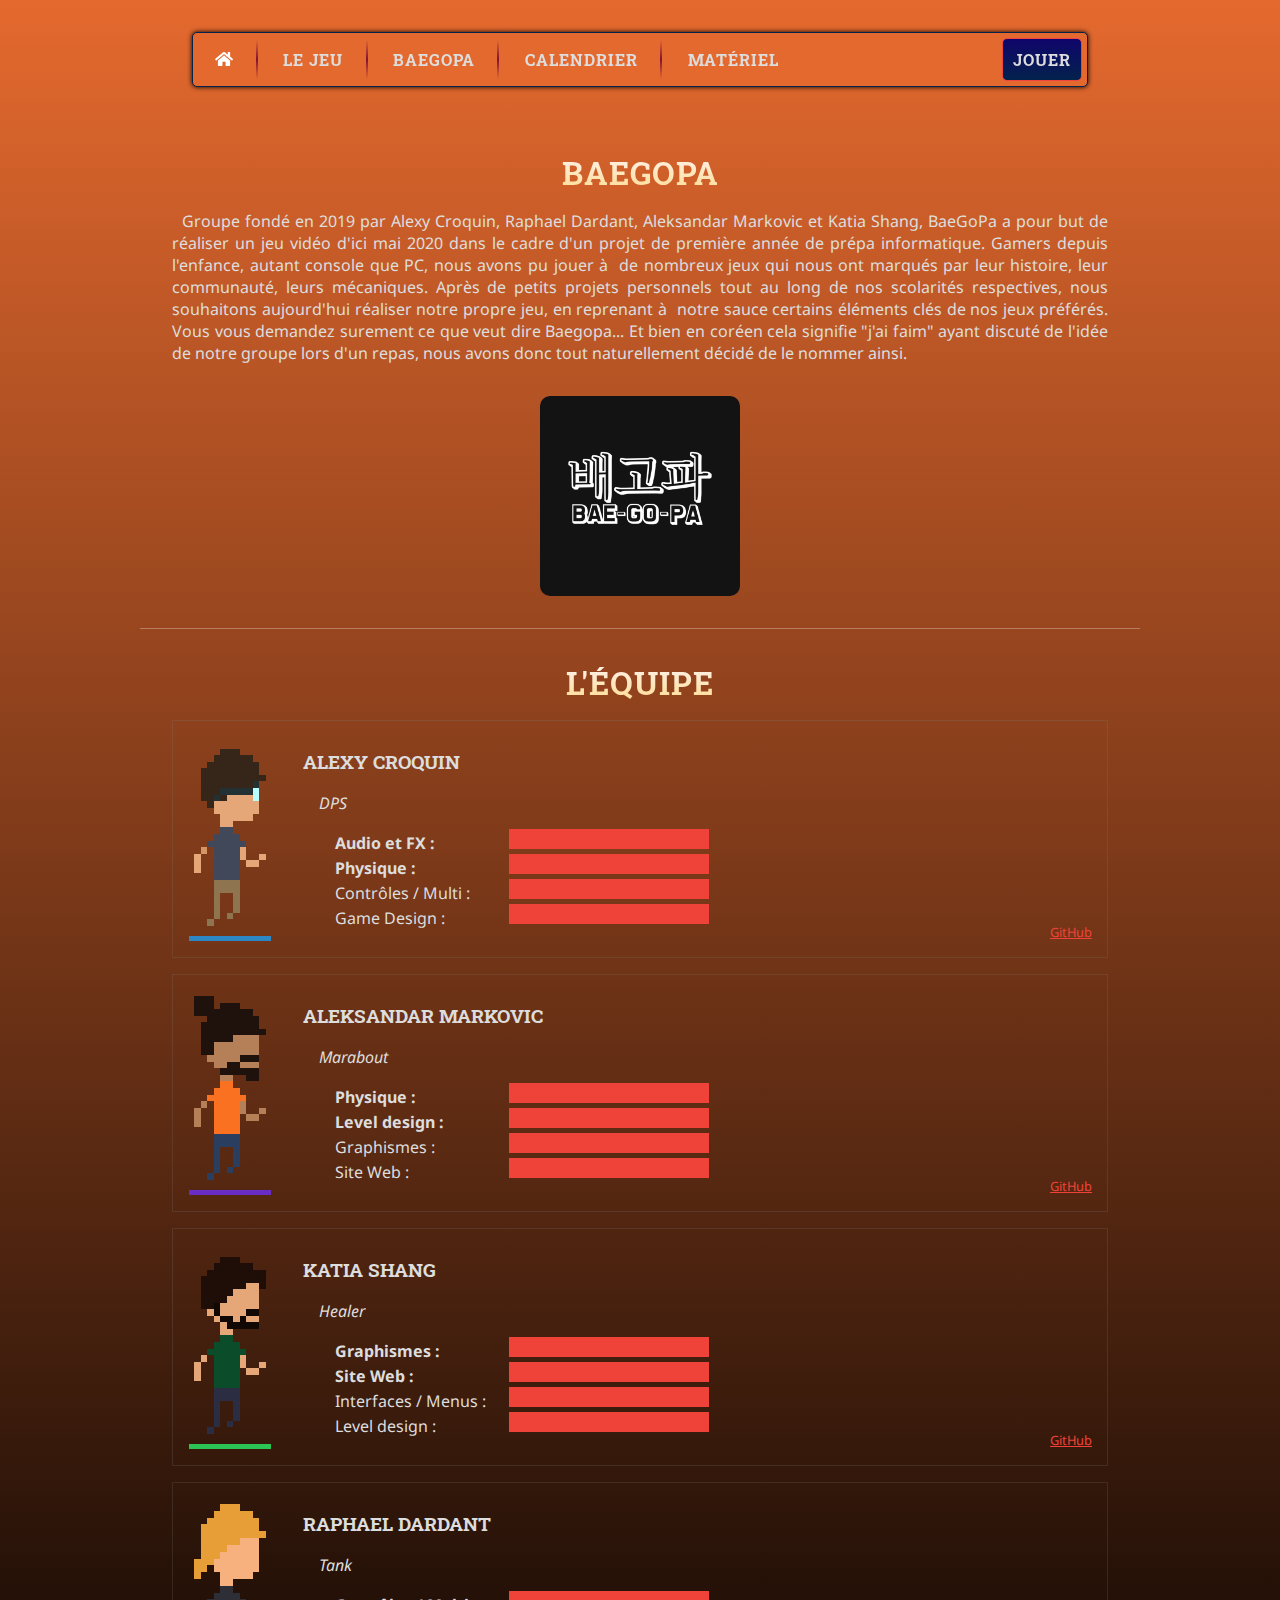
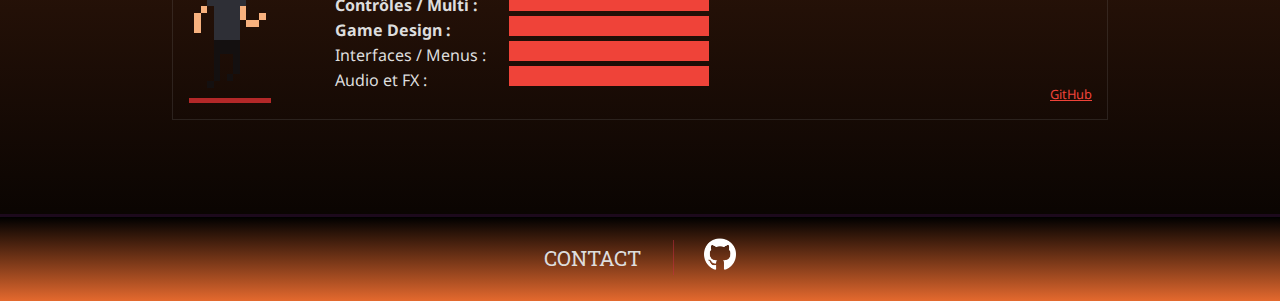
==== baegopa.html @ 83ed0309 "add histoire" ====
<!DOCTYPE html>

<html lang="fr">

<head>
    
    <meta charset="utf-8">
    <title>BaeGoPa - Membres</title>

    <meta name="viewport" content="width=device-width">
    <meta name="description" content="BaeGoPa est un groupe d'étudiants en informatique. Nous développons le jeu Jiwa Peteng.">
    <meta name="theme-color" content="#2d142c">

    <meta content="text/html; charset=utf-8" http-equiv="Content-Type">
	<meta content="fr" http-equiv="Content-Language">

    <link rel="icon" type="img/png" href="img/favicon.png">
    <link rel="stylesheet" type="text/css" href="css/style.css">
    <link rel="stylesheet" type="text/css" href="css/baegopa.css">
    <link href="https://fonts.googleapis.com/css?family=Noto+Sans|Roboto+Slab:400,700" rel="stylesheet">
	</head>

<body>

    <!-- NAV -->

    <nav>
        <div id="nav-container">
            <span id="mobile-trigger"></span>
            <ul id="links">
                <li>
                    <a href="index.html"><img src="img/icons/home.png" width="18px"></a>
                </li>
                <li>
                    <a href="game.html">Le jeu</a>
                </li>
                <li>
                    <a href="">BaeGoPa</a>
                </li>
                <li>
                    <a href="calendar.html">Calendrier</a>
                </li>
                <li>
                    <a href="material.html">Matériel</a>
                </li>
            </ul>
            <a id="play" href="play.html">
                <span>Jouer</span>
            </a>
        </div>
    </nav>

    <!-- GROUP -->

    <section id="group">
        <div class="title">
            <h2>BaeGoPa</h2>
        </div>
        <div class="content">
            <p>
                Groupe fondé en 2019 par Alexy Croquin, Raphael Dardant, 
				Aleksandar Markovic et Katia Shang, 
				BaeGoPa a pour but de réaliser un jeu vidéo d'ici mai 2020 dans le cadre d'un projet de première année de prépa informatique. Gamers depuis l'enfance, autant console que PC, nous avons pu jouer 
				à  de nombreux jeux qui nous ont marqués par leur histoire, leur communauté, leurs mécaniques. Après de petits projets personnels tout au long de nos scolarités respectives, nous souhaitons aujourd'hui réaliser notre propre jeu, en reprenant 
				à  notre sauce certains éléments clés de nos jeux préférés.
				Vous vous demandez surement ce que veut dire Baegopa... Et bien en coréen cela signifie "j'ai faim" ayant discuté de l'idée de notre groupe lors d'un repas, nous avons donc tout naturellement décidé de le nommer ainsi.
            </p>
            <img style="max-width: 200px; height: auto; " src="img/thumbnails/logo.png" alt="Baegopa">
        </div>
    </section>

    <!-- MEMBERS -->

    <section id="members">

        <div class="title">
            <h2>L'équipe</h2>
        </div>

        <div class="content">
            <div class="container" id="guillaume">
                <div class="img-container"><img src="img/avatars/guillaume.png"></div>
                <div class="text">
                    <h3>Alexy Croquin</h3>
                    <p>DPS</p>
                    <ul class="tasks">
                        <li><span style="font-weight: bold" class="label">Audio et FX :</span> <span class="progress"><span class="bar audio"></span></span></li>
                        <li><span style="font-weight: bold" class="label">Physique :</span> <span class="progress">
						<span class="bar physique" style="left: 0px; top: 0px; width: 100%"></span></span></li>
                        <li><span class="label">Contrôles / Multi :</span> <span class="progress"><span class="bar ctrl-multi"></span></span></li>
                        <li><span class="label">Game Design :</span> <span class="progress"><span class="bar gm-design"></span></span></li>
                    </ul>
                    <span class="social"><a href="https://github.com/MrProprePlusCheveux" target="_blank">GitHub</a></span>
                </div>
            </div>

            <div class="container" id="marwan">
                <div class="img-container"><img src="img/avatars/marwan.png"></div>
                <div class="text">
                    <h3>Aleksandar Markovic</h3>
                    <p>Marabout</p>
                    <ul class="tasks">
                        <li><span style="font-weight: bold" class="label">Physique :</span> <span class="progress"><span class="bar physique"></span></span></li>
                        <li><span style="font-weight: bold" class="label">Level design :</span> <span class="progress"><span class="bar lvl-design"></span></span></li>
                        <li><span class="label">Graphismes :</span> <span class="progress"><span class="bar graph"></span></span></li>
                        <li><span class="label">Site Web :</span> <span class="progress"><span class="bar web"></span></span></li>
                    </ul>
                    <span class="social"><a href="https://github.com/C-MWA" target="_blank">GitHub</a></span>
                </div>
            </div>

            <div class="container" id="louis">
                <div class="img-container" style="left: 0px; top: 0px"><img src="img/avatars/louis.png"></div>
                <div class="text">
                    <h3>Katia Shang</h3>
                    <p>Healer</p>
                    <ul class="tasks">
                        <li><span style="font-weight: bold" class="label">Graphismes :</span> <span class="progress"><span class="bar graph"></span></span></li>
                        <li><span style="font-weight: bold" class="label">Site Web :</span> <span class="progress"><span class="bar web"></span></span></li>
                        <li><span class="label">Interfaces / Menus :</span> <span class="progress"><span class="bar menus"></span></span></li>
                        <li><span class="label">Level design :</span> <span class="progress"><span class="bar lvl-design"></span></span></li>
                    </ul>
                    <span class="social">
                        <a href="https://github.com/SKYWy" target="_blank">GitHub</a>

                    </span>
                </div>
            </div>

            <div class="container" id="amayun">
                <div class="img-container"><img src="img/avatars/amayun.png"></div>
                <div class="text">
                    <h3>Raphael Dardant</h3>
                    <p>Tank</p>
                    <ul class="tasks">
                        <li><span style="font-weight: bold" class="label">Contrôles / Multi :</span> <span class="progress"><span class="bar ctrl-multi"></span></span></li>
                        <li><span style="font-weight: bold" class="label">Game Design :</span> <span class="progress"><span class="bar gm-design"></span></span></li>
                        <li><span class="label">Interfaces / Menus :</span> <span class="progress"><span class="bar menus"></span></span></li>
                        <li><span class="label">Audio et FX :</span> <span class="progress"><span class="bar audio"></span></span></li>
                    </ul>
                    <span class="social"><a href="https://github.com/4mayun" target="_blank">GitHub</a></span>
                </div>
            </div>
        </div>

    </section>

    <!-- FOOTER -->

    <footer>
        <p>Contact</p>
        <a id="github" class="footer-links" href="https://github.com/BaeGo-Pa" title="BaeGoPa Github page" target="_blank" rel="noopener">
            <img src="img/icons/github.png" width="32px">
        </a>
    </footer>

</body>
</html>
---- css/style.css ----
﻿
/* GENERAL STYLE */

/* DEFAULT */

* { margin: 0; padding: 0; box-sizing: border-box; }

a { color: inherit; text-decoration: none; }

::selection
{
    background-color: rgba(255, 255, 255, 0.1);
}

/* ANIMATIONS */

@keyframes blink
{
    0% {background-color: #c72c41}
    50% {background-color: #c7586a}
    100% {background-color: #c72c41}
}

/* FILTERS */

.blurred
{
    filter: blur(12px);
}

/* BODY */

body
{
    font-family: "Noto Sans", sans-serif;
    font-size: 16px;
    background: linear-gradient(0deg, rgba(0,0,0,1) 0%, rgba(228,105,46,1) 100%);
    color: #dddddd;
}

#main
{
    transition: all 0.1s;
}

/* TITLES */

h1, h2, h3
{
    font-family: "Roboto Slab", serif;
    font-weight: bold;
    text-transform: uppercase;
    /*color: #dddddd;*/
}

h2
{
    background: linear-gradient(#FFF4F4, #ffdb8e);
    -webkit-background-clip: text;
    background-clip: text;
    -webkit-text-fill-color: transparent;
    font-size: 2em;
    letter-spacing: 1px;
    margin-bottom: 0.5em;
}

/* NAV */

nav
{
    position: sticky;
    top: 1em;
    margin: 2em auto;
    padding: 0 15% 0 15%;
    z-index: 666;
}

#nav-container
{
    position: relative;
    max-width: 1440px;
    display: flex;
    flex-direction: row;
    justify-content: space-between;
    align-items: center;
    font-family: "Roboto Slab", serif;
    font-size: 1em;
    font-weight: 700;
    letter-spacing: 1px;
    text-transform: uppercase;
    background: #e4692e;
    border: 1px solid #03224c;
    border-radius: 5px;
    box-shadow: 0 0 5px rgba(0, 0, 0, 1);
}

#mobile-trigger
{
    display: none;
}

#links
{
    list-style: none;
}

#links li
{
    display: inline-block;
    position: relative;
    line-height: 3em;
    transition: all 0.2s ease;
}

#links li:hover
{
    color: #fff;
    text-shadow: 0 0 15px rgba(128, 19, 54, 1);
}

#links li:not(:last-child)::after
{
    content: " ";
    position: absolute;
    top: 0.3em;
    bottom: 0.3em;
    right: -2px;
    width: 2px;
    background: linear-gradient(to bottom, rgba(128, 19, 54, 0) 0%, rgba(128, 19, 54, 1) 50%, rgba(128, 19, 54, 0) 100%);
}

#links li a
{
    padding: 0 1.4em 0 1.4em;
}

#play
{
    margin: 5px;
    padding: 10px;
    background: linear-gradient(to bottom, #0f056b, #03224c);
    border: 1px solid #ee4540;
    border-radius: 5px;
    transition: all 0.2s ease;
}

#play:hover
{
    background: linear-gradient(to bottom, #03224c, #7030ED);
}

/* TABLE */

table
{
    margin: auto;
    border-collapse: collapse;    
}

th,
td
{
    padding: 1em;
    border: 1px solid rgba(255, 255, 255, 0.3);
}

table .title
{
    background-color: rgba(0, 0, 0, 0.3);
}

td a
{
    text-decoration: underline;
}

/* MEDIA QUERIES */
@media screen and (max-width: 600px)
{
    table
    {
        width: 90%;
    }
}

/* FOOTER */

footer
{
    margin-top: 3em;
    padding: 1em;
    background: linear-gradient(0deg, rgba(228,105,46,1) 0%, rgba(0,0,0,1) 100%);
    border-top: 3px solid #1c091c;
    display: flex;
    justify-content: center;
    align-items: center;
    font-family: "Roboto Slab", serif;
    font-size: 1.3em;
    text-transform: uppercase;
    vertical-align: middle;
}

footer p
{
    margin-bottom: 3px;
}

.footer-links
{
    position: relative;
    margin-left: 3em;
    border-bottom: 3px solid transparent;
    transition: all 0.2s ease;
}

.footer-links:hover
{
    border-bottom: 3px solid #c72c41;
}

.footer-links::before
{
    content: " ";
    position: absolute;
    width: 1px;
    top: 0.1em;
    bottom: 0.1em;
    left: -1.5em;
    background-color: rgba(199, 44, 65, 0.5);
}

/* OVERLAY */

#overlay
{
    display: none;
    position: fixed;
    top: 0;
    left: 0;
    width: 100%;
    height: 100%;
    z-index: 2;
}

#overlay-container
{
    position: absolute;
    width: 85%;
    height: 85%;
    top: 50%;
    left: 50%;
    transform: translate(-50%, -50%);
}

#overlay-close
{
    display: block;
    font-size: 2em;
    width: 45px;
    height: 45px;
    float: right;
    text-align: center;
    vertical-align: middle;
    color: #c72c41;
    border: 1px solid #c72c41;
    border-radius: 50%;
    cursor: pointer;
    transition: all 0.1s;
}

#overlay-close:hover
{
    color: #ee4540;
    border: 1px solid #ee4540;
}

#overlay-img
{
    position: relative;
    top: 50%;
    left: 50%;
    transform: translate(-50%, -50%);
    display: block;
    width: 1000px;
    image-rendering: crisp-edges;
    box-shadow: 0 0 30px rgba(0, 0, 0, 0.5);
}

/* MEDIA QUERIES */

@media screen and (max-width: 600px)
{
    nav
    {
        top: 0;
        margin: 0;
        padding: 0;
    }

    #nav-container
    {
        flex-direction: column;
    }

    #mobile-trigger
    {
        display: block;
        width: 16px;
        height: 16px;
        margin: 0.5em 0;
        background-image: url('../img/icons/bars.png');
        background-size: contain;
        background-repeat: no-repeat;
    }

    #links
    {
        display: none;
        flex-direction: column;
    }

    #links li:not(:last-child)::after
    {
        display: none;
    }

    #play
    {
        display: none;
    }

    #nav-container:hover #links,
    #nav-container:hover #play
    {
        display: flex;
    }

    #overlay-img
    {
        width: 80%;
    }
}
---- css/baegopa.css ----
/* SECTIONS */

section
{
    position: relative;
    max-width: 1000px;
    margin: 0 auto;
    padding: 2em;
}

section .title
{
    text-align: center;
}

/* GROUP */

#group
{
    border-bottom: 1px solid rgba(255, 255, 255, 0.3);
}

#group .content
{
    position: relative;
    text-align: justify;
}

#group .content p
{
    margin: 0 auto 2em auto;
    text-indent: 10px;
}

#group .content img
{
    display: block;
    margin: 0 auto;
    border-radius: 10px;
}

/* MEMBERS */

#members .content
{
    margin: auto;
}

.container
{
    position: relative;
    display: flex;
    flex-direction: row;
    padding: 1em;
    border: 1px solid rgba(128, 128, 128, 0.2);
    transition: all 0.1s;
}

.container:not(:last-child)
{
    margin-bottom: 1em;
}

#guillaume:hover
{
    border: 1px solid rgba(44, 135, 196, 0.5);
}

#marwan:hover
{
    border: 1px solid rgba(105, 44, 196, 0.5);
}

#louis:hover
{
    border: 1px solid rgba(44, 196, 85, 0.5);
}

#amayun:hover
{
    border: 1px solid rgba(179, 40, 40, 0.5);
}

/* Avatars */

.img-container
{
    position: relative;
    padding: 5px;
    border-bottom: 5px solid;
}

.container img
{
    min-width: 72px;
    min-height: 184px;
}

.img-container::after
{
    content: ' ';
    position: absolute;
    top: 0;
    left: 0;
    width: 100%;
    height: 100%;
    box-shadow: inset 0 -50px 30px -30px transparent;
    transition: all 0.2s ease;
}

#guillaume .img-container
{
    border-color: #2c87c4;
}

#guillaume:hover .img-container::after
{
    box-shadow: inset 0 -50px 40px -40px #2c87c4;
}

#marwan .img-container
{
    border-color: #692cc4;
}

#marwan:hover .img-container::after
{
    box-shadow: inset 0 -50px 40px -40px #692cc4;
}

#louis .img-container
{
    border-color: #2cc455;
}

#louis:hover .img-container::after
{
    box-shadow: inset 0 -50px 40px -40px #2cc455;
}

#amayun .img-container
{
    border-color: #b32828;
}

#amayun:hover .img-container::after
{
    box-shadow: inset 0 -50px 40px -40px #b32828;
}

/* Text and tasks list */

.container .text
{
    margin: auto 0 auto 2em;
}

.container .text h3
{
    margin-bottom: 1em;
}

.container .text p
{
    margin: 0 0 15px 1em;
    font-style: italic;
}

.container .text ul
{
    margin-left: 2em;
    list-style: none;
}

.container .text li
{
    position: relative;
}

/* Progress bars */

.progress
{
    display: inline-block;
    position: relative;
    width: 200px;
    height: 20px;
    background: linear-gradient(to right, rgba(239, 67, 57, 0.1) 0%, rgba(239, 67, 57, 0.01) 100%);
}

.label
{
    display: inline-block;
    width: 170px;
    text-align: left;
}

.progress .bar
{
    display: inline-block;
    position: relative;
    background: #ef4339;
    height: 100%;
}

.physique   { width: 100%; }
.ctrl-multi { width: 100%; }
.gm-design  { width: 100%; }
.audio      { width: 100%; }
.graph      { width: 100%; }
.web        { width: 100%; }
.lvl-design { width: 100%; }
.menus      { width: 100%; }


/* Social links */

.container .social
{
    position: absolute;
    bottom: 15px;
    right: 15px;
}

.container .social a
{
    font-size: 0.8em;
    color: #ef4339;
    text-decoration: underline;
}

/* MEDIA QUERIES */

@media screen and (max-width: 600px)
{
    .container
    {
        flex-direction: column;
    }

    .img-container
    {
        width: 100px;
        margin: 0 auto;
    }

    .container .text
    {
        margin: 0;
    }

    .container .text h3
    {
        margin-top: 1em;
        text-align: center;
    }

    .container .social
    {
        display: none;
    }
}
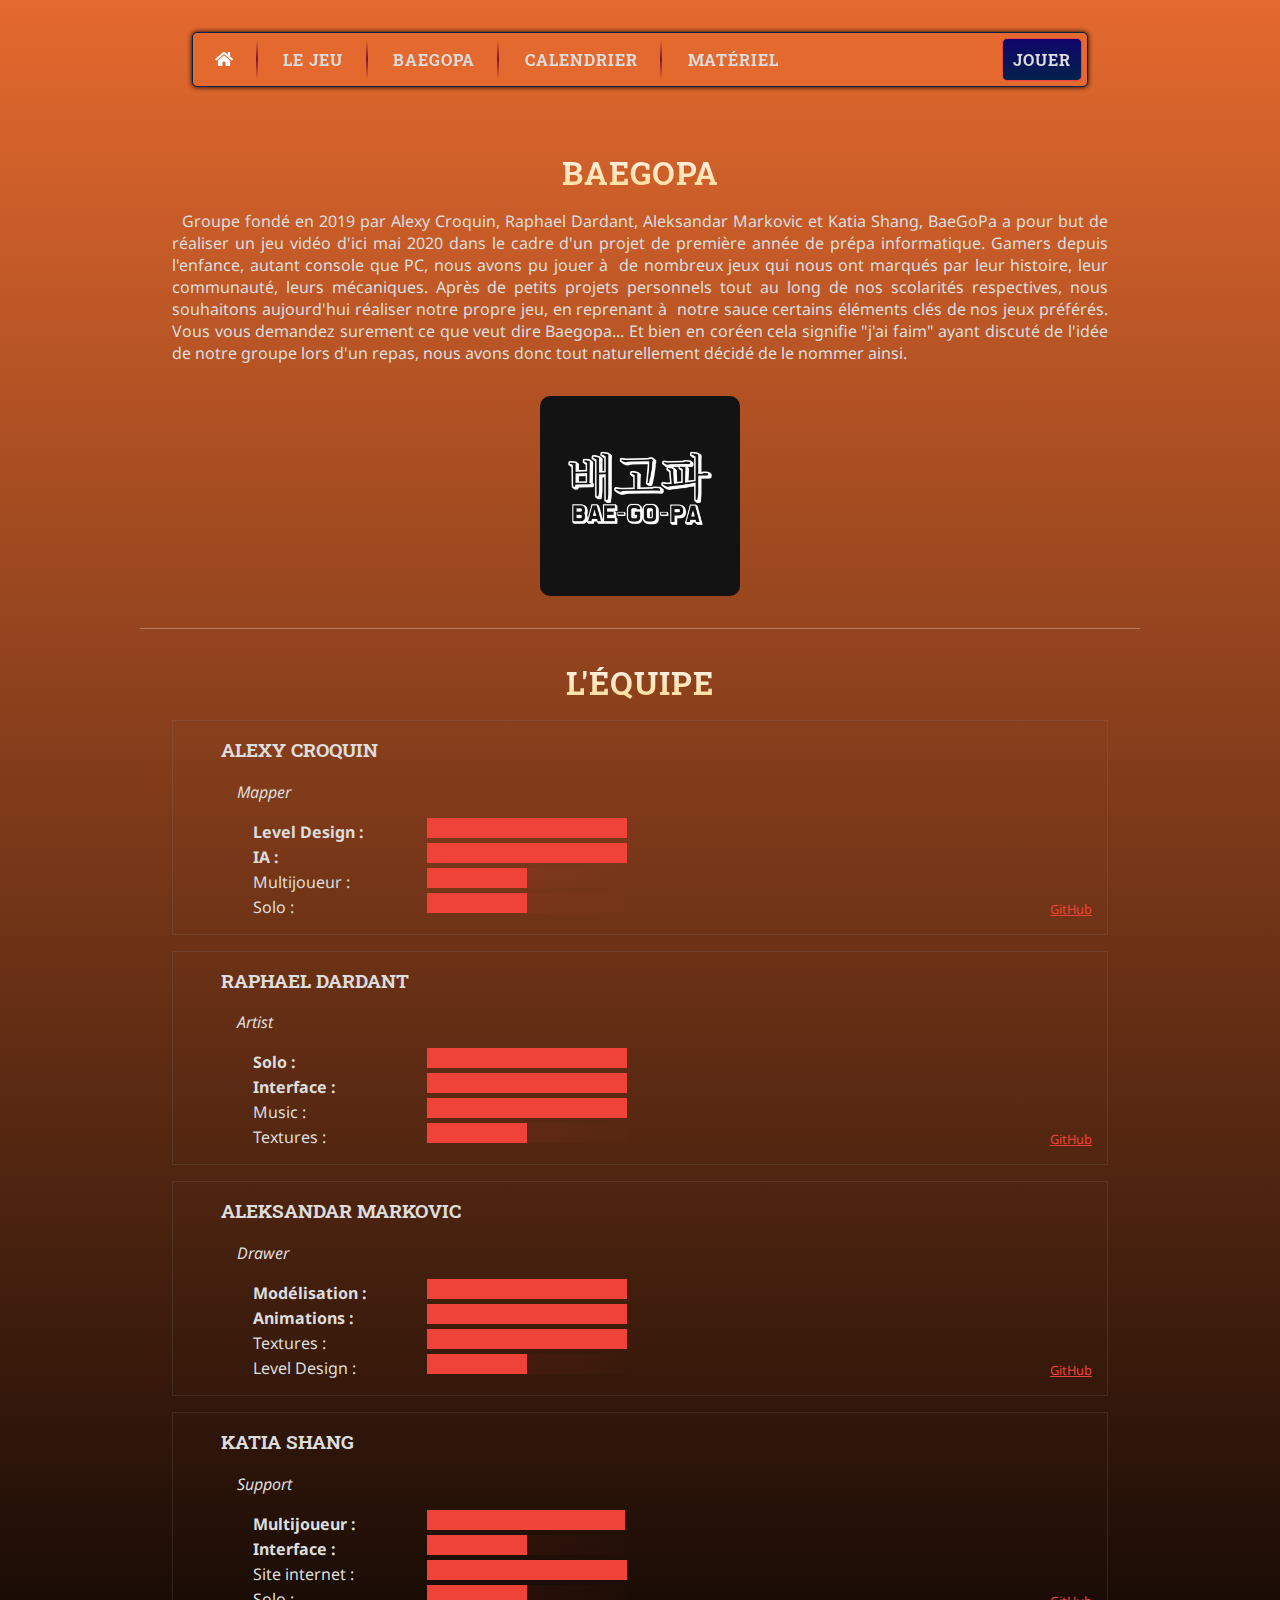
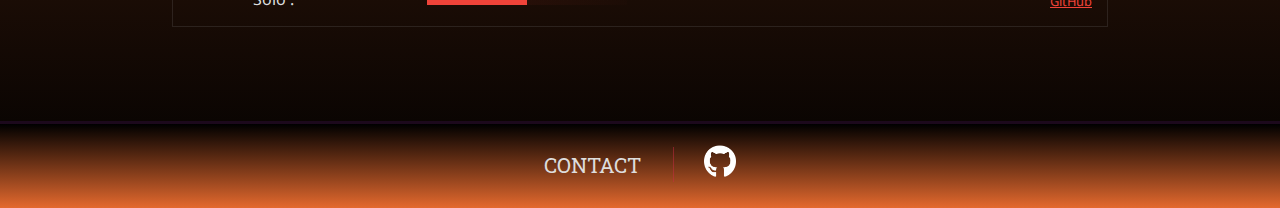
==== commit bb57bbe0: "modified baegopa" ====
--- a/baegopa.html
+++ b/baegopa.html
@@ -16,7 +16,7 @@
 
     <link rel="icon" type="img/png" href="img/favicon.png">
     <link rel="stylesheet" type="text/css" href="css/style.css">
-    <link rel="stylesheet" type="text/css" href="css/baegopa.css">
+    <link rel="stylesheet" type="text/css" href="baegopa.css">
     <link href="https://fonts.googleapis.com/css?family=Noto+Sans|Roboto+Slab:400,700" rel="stylesheet">
 	</head>
 
@@ -78,67 +78,66 @@
         </div>
 
         <div class="content">
-            <div class="container" id="guillaume">
-                <div class="img-container"><img src="img/avatars/guillaume.png"></div>
+            <div class="container" id="alexy">
                 <div class="text">
                     <h3>Alexy Croquin</h3>
-                    <p>DPS</p>
+                    <p>Mapper</p>
                     <ul class="tasks">
-                        <li><span style="font-weight: bold" class="label">Audio et FX :</span> <span class="progress"><span class="bar audio"></span></span></li>
-                        <li><span style="font-weight: bold" class="label">Physique :</span> <span class="progress">
-						<span class="bar physique" style="left: 0px; top: 0px; width: 100%"></span></span></li>
-                        <li><span class="label">Contrôles / Multi :</span> <span class="progress"><span class="bar ctrl-multi"></span></span></li>
-                        <li><span class="label">Game Design :</span> <span class="progress"><span class="bar gm-design"></span></span></li>
+                        <li><span style="font-weight: bold" class="label">Level Design :</span> <span class="progress"><span class="bar lvl-design"></span></span></li>
+                        <li><span style="font-weight: bold" class="label">IA :</span> <span class="progress">
+						<span class="bar IA" style="left: 0px; top: 0px; width: 100%"></span></span></li>
+                        <li><span class="label">Multijoueur :</span> <span class="progress"><span class="bar multi50"></span></span></li>
+                        <li><span class="label">Solo :</span> <span class="progress"><span class="bar solo50"></span></span></li>
                     </ul>
-                    <span class="social"><a href="https://github.com/MrProprePlusCheveux" target="_blank">GitHub</a></span>
+                    <span class="social"><a href="https://github.com/Bae-GoPa" target="_blank">GitHub</a></span>
                 </div>
             </div>
 
-            <div class="container" id="marwan">
-                <div class="img-container"><img src="img/avatars/marwan.png"></div>
+            <div class="container" id="raphael">
                 <div class="text">
-                    <h3>Aleksandar Markovic</h3>
-                    <p>Marabout</p>
+                    <h3>Raphael Dardant</h3>
+                    <p>Artist</p>
                     <ul class="tasks">
-                        <li><span style="font-weight: bold" class="label">Physique :</span> <span class="progress"><span class="bar physique"></span></span></li>
-                        <li><span style="font-weight: bold" class="label">Level design :</span> <span class="progress"><span class="bar lvl-design"></span></span></li>
-                        <li><span class="label">Graphismes :</span> <span class="progress"><span class="bar graph"></span></span></li>
-                        <li><span class="label">Site Web :</span> <span class="progress"><span class="bar web"></span></span></li>
+                        <li><span style="font-weight: bold" class="label">Solo :</span> <span class="progress"><span class="bar solo"></span></span></li>
+                        <li><span style="font-weight: bold" class="label">Interface :</span> <span class="progress"><span class="bar interface"></span></span></li>
+                        <li><span class="label">Music :</span> <span class="progress"><span class="bar music"></span></span></li>
+                        <li><span class="label">Textures :</span> <span class="progress"><span class="bar textures50"></span></span></li>
                     </ul>
-                    <span class="social"><a href="https://github.com/C-MWA" target="_blank">GitHub</a></span>
+                    <span class="social"><a href="" target="_blank">GitHub</a></span>
                 </div>
             </div>
 
-            <div class="container" id="louis">
-                <div class="img-container" style="left: 0px; top: 0px"><img src="img/avatars/louis.png"></div>
+            <div class="container" id="aleksandar">
                 <div class="text">
-                    <h3>Katia Shang</h3>
-                    <p>Healer</p>
+                    <h3>Aleksandar Markovic</h3>
+                    <p>Drawer</p>
                     <ul class="tasks">
-                        <li><span style="font-weight: bold" class="label">Graphismes :</span> <span class="progress"><span class="bar graph"></span></span></li>
-                        <li><span style="font-weight: bold" class="label">Site Web :</span> <span class="progress"><span class="bar web"></span></span></li>
-                        <li><span class="label">Interfaces / Menus :</span> <span class="progress"><span class="bar menus"></span></span></li>
-                        <li><span class="label">Level design :</span> <span class="progress"><span class="bar lvl-design"></span></span></li>
+                        <li><span style="font-weight: bold" class="label">Modélisation :</span> <span class="progress"><span class="bar modelisation"></span></span></li>
+                        <li><span style="font-weight: bold" class="label">Animations :</span> <span class="progress"><span class="bar animation"></span></span></li>
+                        <li><span class="label">Textures :</span> <span class="progress"><span class="bar textures"></span></span></li>
+                        <li><span class="label">Level Design :</span> <span class="progress"><span class="bar lvl-design50"></span></span></li>
                     </ul>
                     <span class="social">
-                        <a href="https://github.com/SKYWy" target="_blank">GitHub</a>
+                        <a href="" target="_blank">GitHub</a>
 
                     </span>
                 </div>
             </div>
 
-            <div class="container" id="amayun">
-                <div class="img-container"><img src="img/avatars/amayun.png"></div>
+            <div class="container" id="katia">
+
                 <div class="text">
-                    <h3>Raphael Dardant</h3>
-                    <p>Tank</p>
+                    <h3>Katia Shang</h3>
+                    <p>Support</p>
                     <ul class="tasks">
-                        <li><span style="font-weight: bold" class="label">Contrôles / Multi :</span> <span class="progress"><span class="bar ctrl-multi"></span></span></li>
-                        <li><span style="font-weight: bold" class="label">Game Design :</span> <span class="progress"><span class="bar gm-design"></span></span></li>
-                        <li><span class="label">Interfaces / Menus :</span> <span class="progress"><span class="bar menus"></span></span></li>
-                        <li><span class="label">Audio et FX :</span> <span class="progress"><span class="bar audio"></span></span></li>
+                        <li><span style="font-weight: bold" class="label">Multijoueur :</span> <span class="progress">
+						<span class="bar multi" style="left: 0px; top: 0px; width: 198px"></span></span></li>
+                        <li><span style="font-weight: bold" class="label">Interface :</span> <span class="progress"><span class="bar interface50"></span></span></li>
+                        <li><span class="label">Site internet :</span> <span class="progress"><span class="bar web"></span></span></li>
+                        <li><span class="label">Solo :</span> <span class="progress"><span class="bar solo50"></span></span></li>
+
                     </ul>
-                    <span class="social"><a href="https://github.com/4mayun" target="_blank">GitHub</a></span>
+                    <span class="social"><a href="https://github.com/SKYWy" target="_blank">GitHub</a></span>
                 </div>
             </div>
         </div>
--- a/baegopa.css
+++ b/baegopa.css
@@ -0,0 +1,272 @@
+﻿
+/* SECTIONS */
+
+section
+{
+    position: relative;
+    max-width: 1000px;
+    margin: 0 auto;
+    padding: 2em;
+}
+
+section .title
+{
+    text-align: center;
+}
+
+/* GROUP */
+
+#group
+{
+    border-bottom: 1px solid rgba(255, 255, 255, 0.3);
+}
+
+#group .content
+{
+    position: relative;
+    text-align: justify;
+}
+
+#group .content p
+{
+    margin: 0 auto 2em auto;
+    text-indent: 10px;
+}
+
+#group .content img
+{
+    display: block;
+    margin: 0 auto;
+    border-radius: 10px;
+}
+
+/* MEMBERS */
+
+#members .content
+{
+    margin: auto;
+}
+
+.container
+{
+    position: relative;
+    display: flex;
+    flex-direction: row;
+    padding: 1em;
+    border: 1px solid rgba(128, 128, 128, 0.2);
+    transition: all 0.1s;
+}
+
+.container:not(:last-child)
+{
+    margin-bottom: 1em;
+}
+
+#alexy:hover
+{
+    border: 1px solid rgba(44, 135, 196, 0.5);
+}
+
+#raphael:hover
+{
+    border: 1px solid rgba(105, 44, 196, 0.5);
+}
+
+#aleksandar:hover
+{
+    border: 1px solid rgba(44, 196, 85, 0.5);
+}
+
+#katia:hover
+{
+    border: 1px solid rgba(179, 40, 40, 0.5);
+}
+
+/* Avatars */
+
+.img-container
+{
+    position: relative;
+    padding: 5px;
+    border-bottom: 5px solid;
+}
+
+.container img
+{
+    min-width: 72px;
+    min-height: 184px;
+}
+
+.img-container::after
+{
+    content: ' ';
+    position: absolute;
+    top: 0;
+    left: 0;
+    width: 100%;
+    height: 100%;
+    box-shadow: inset 0 -50px 30px -30px transparent;
+    transition: all 0.2s ease;
+}
+
+#alexy .img-container
+{
+    border-color: #2c87c4;
+}
+
+#alexy:hover .img-container::after
+{
+    box-shadow: inset 0 -50px 40px -40px #2c87c4;
+}
+
+#raphael .img-container
+{
+    border-color: #692cc4;
+}
+
+#raphael:hover .img-container::after
+{
+    box-shadow: inset 0 -50px 40px -40px #692cc4;
+}
+
+#aleksandar .img-container
+{
+    border-color: #2cc455;
+}
+
+#aleksandar :hover .img-container::after
+{
+    box-shadow: inset 0 -50px 40px -40px #2cc455;
+}
+
+#katia .img-container
+{
+    border-color: #b32828;
+}
+
+#katia:hover .img-container::after
+{
+    box-shadow: inset 0 -50px 40px -40px #b32828;
+}
+
+/* Text and tasks list */
+
+.container .text
+{
+    margin: auto 0 auto 2em;
+}
+
+.container .text h3
+{
+    margin-bottom: 1em;
+}
+
+.container .text p
+{
+    margin: 0 0 15px 1em;
+    font-style: italic;
+}
+
+.container .text ul
+{
+    margin-left: 2em;
+    list-style: none;
+}
+
+.container .text li
+{
+    position: relative;
+}
+
+/* Progress bars */
+
+.progress
+{
+    display: inline-block;
+    position: relative;
+    width: 200px;
+    height: 20px;
+    background: linear-gradient(to right, rgba(239, 67, 57, 0.1) 0%, rgba(239, 67, 57, 0.01) 100%);
+}
+
+.label
+{
+    display: inline-block;
+    width: 170px;
+    text-align: left;
+}
+
+.progress .bar
+{
+    display: inline-block;
+    position: relative;
+    background: #ef4339;
+    height: 100%;
+}
+
+.multi   { width: 100%; }
+.multi50   { width: 50%; }
+.modelisation { width: 100%; }
+.animation  { width: 100%; }
+.music  { width: 100%; }
+.textures      { width: 100%; }
+.textures50      { width: 50%; }
+.lvl-design { width: 100%; }
+.lvl-design50 { width: 50%; }
+.IA      { width: 100%; }
+.solo      { width: 100%; }
+.solo50      { width: 50%; }
+.interface { width: 100%; }
+.interface50 { width: 50%; }
+.web        { width: 100%; }
+
+
+
+/* Social links */
+
+.container .social
+{
+    position: absolute;
+    bottom: 15px;
+    right: 15px;
+}
+
+.container .social a
+{
+    font-size: 0.8em;
+    color: #ef4339;
+    text-decoration: underline;
+}
+
+/* MEDIA QUERIES */
+
+@media screen and (max-width: 600px)
+{
+    .container
+    {
+        flex-direction: column;
+    }
+
+    .img-container
+    {
+        width: 100px;
+        margin: 0 auto;
+    }
+
+    .container .text
+    {
+        margin: 0;
+    }
+
+    .container .text h3
+    {
+        margin-top: 1em;
+        text-align: center;
+    }
+
+    .container .social
+    {
+        display: none;
+    }
+}
+
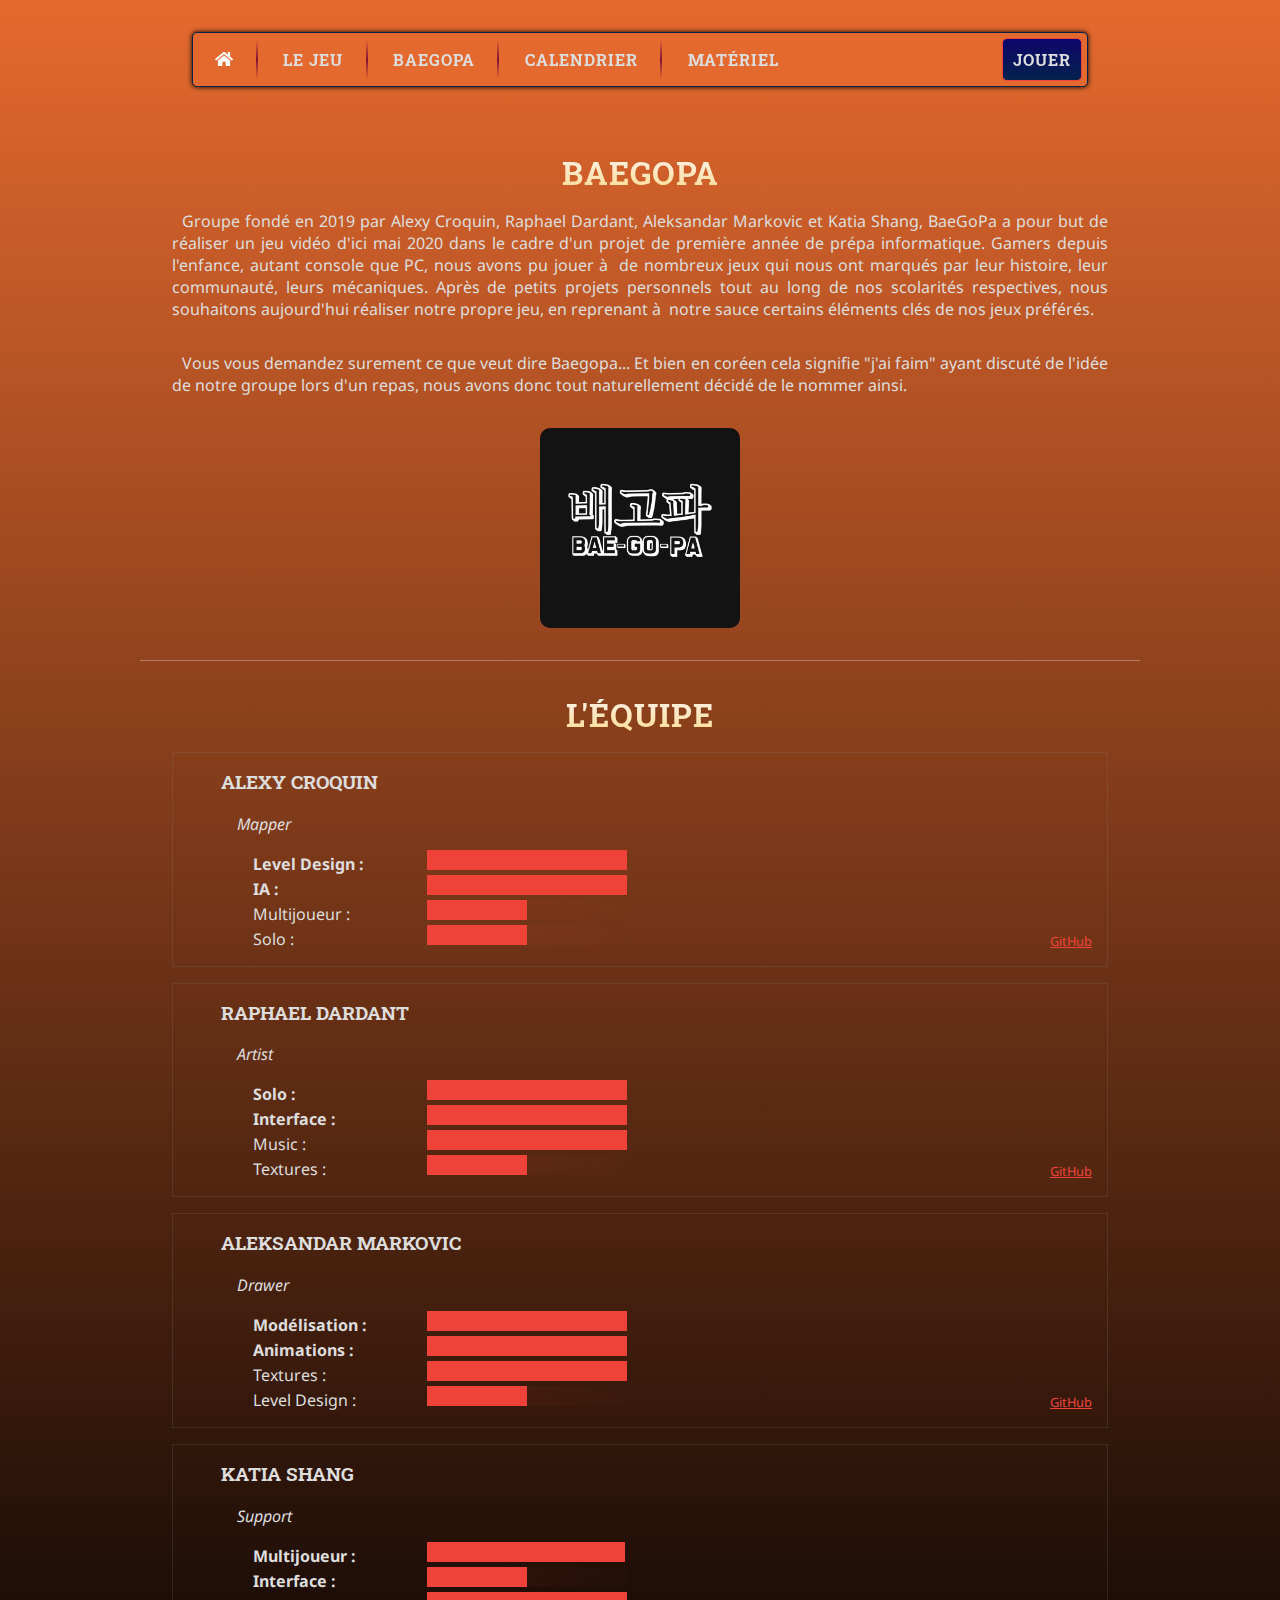
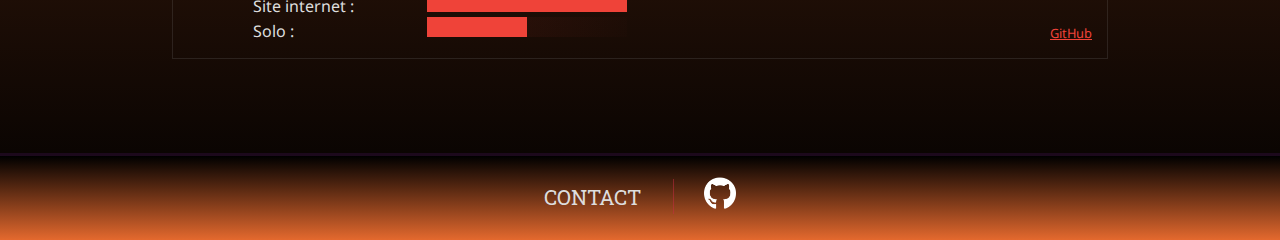
==== commit 759edc18: "Update baegopa.html" ====
--- a/baegopa.html
+++ b/baegopa.html
@@ -63,6 +63,8 @@
 				BaeGoPa a pour but de réaliser un jeu vidéo d'ici mai 2020 dans le cadre d'un projet de première année de prépa informatique. Gamers depuis l'enfance, autant console que PC, nous avons pu jouer 
 				à  de nombreux jeux qui nous ont marqués par leur histoire, leur communauté, leurs mécaniques. Après de petits projets personnels tout au long de nos scolarités respectives, nous souhaitons aujourd'hui réaliser notre propre jeu, en reprenant 
 				à  notre sauce certains éléments clés de nos jeux préférés.
+			</p>
+			<p>
 				Vous vous demandez surement ce que veut dire Baegopa... Et bien en coréen cela signifie "j'ai faim" ayant discuté de l'idée de notre groupe lors d'un repas, nous avons donc tout naturellement décidé de le nommer ainsi.
             </p>
             <img style="max-width: 200px; height: auto; " src="img/thumbnails/logo.png" alt="Baegopa">
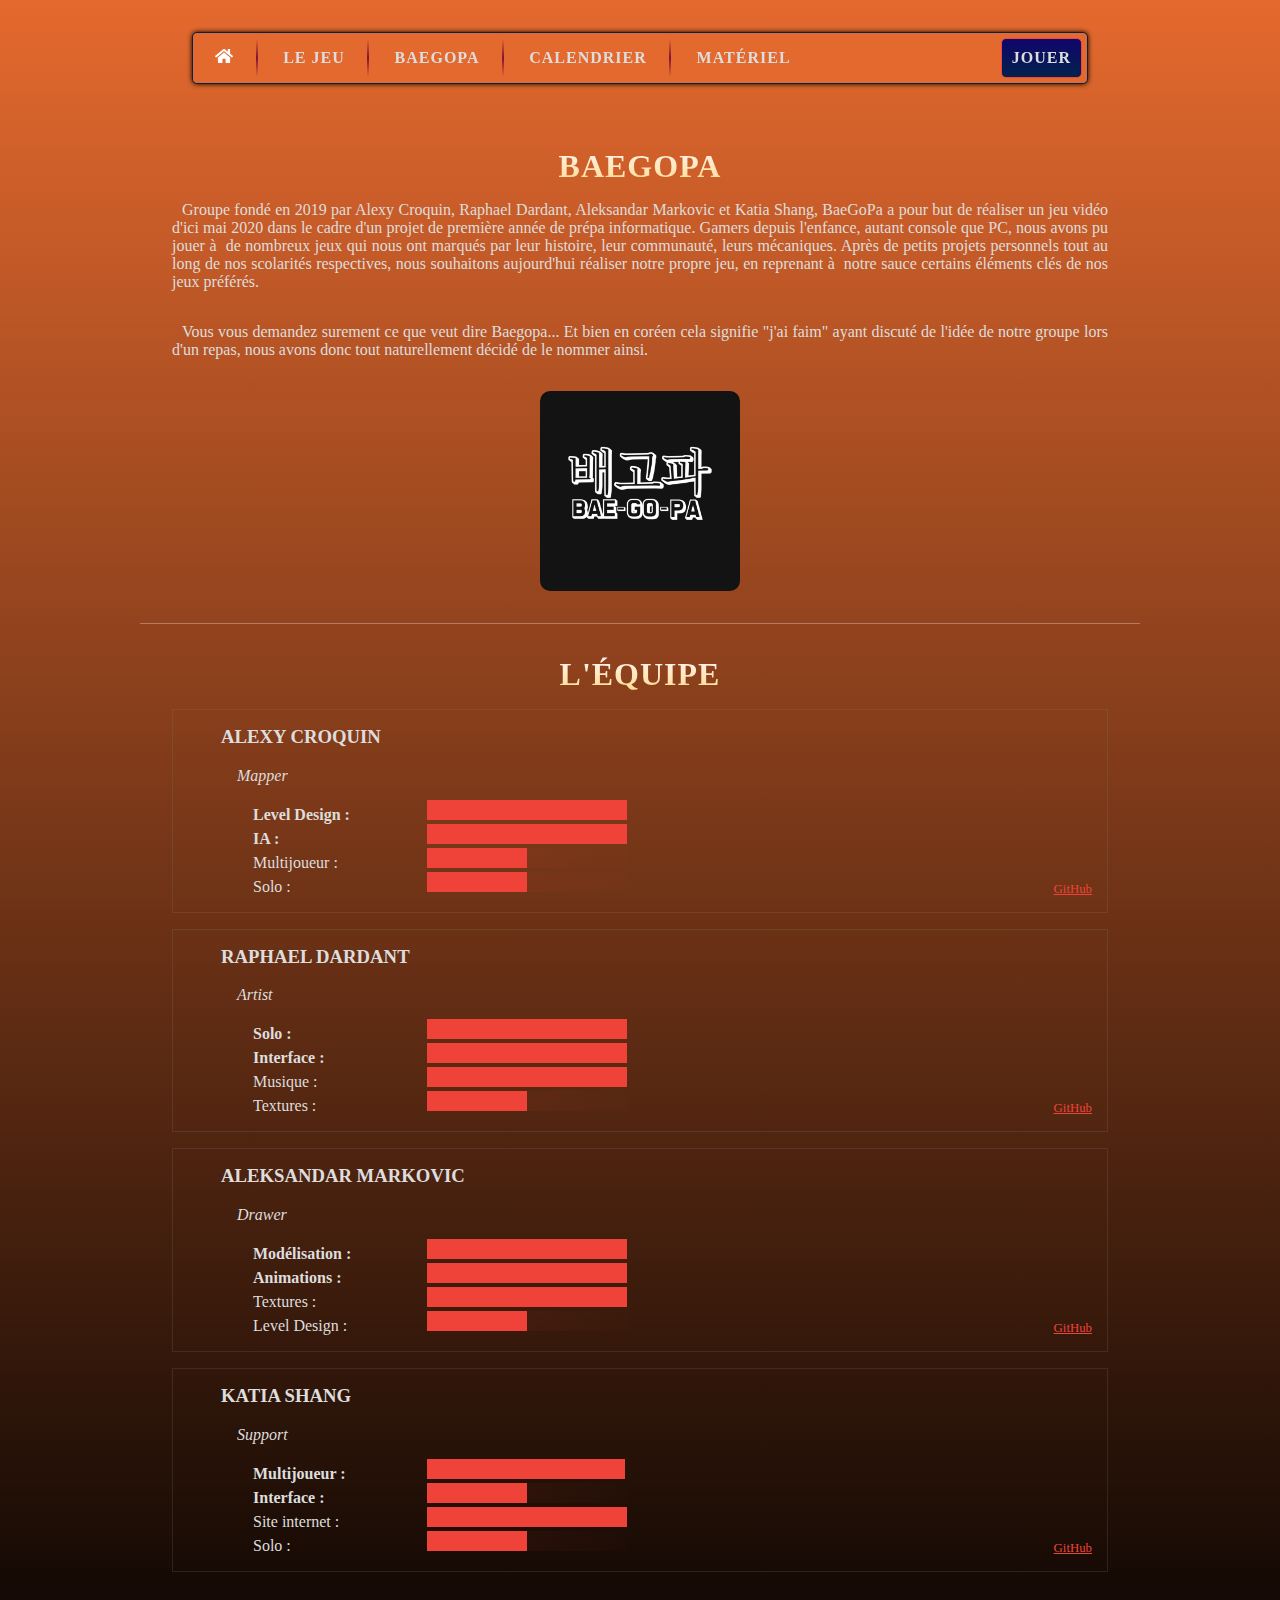
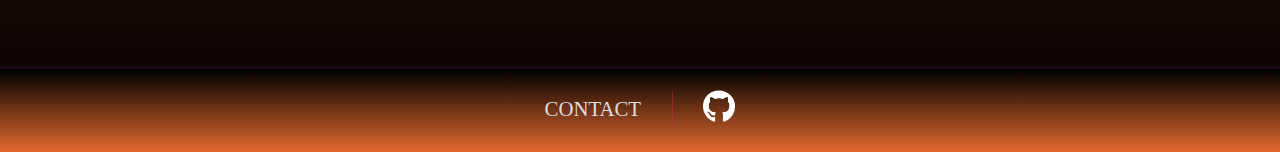
==== commit 9866220a: "Update baegopa.html" ====
--- a/baegopa.html
+++ b/baegopa.html
@@ -16,7 +16,7 @@
 
     <link rel="icon" type="img/png" href="img/favicon.png">
     <link rel="stylesheet" type="text/css" href="css/style.css">
-    <link rel="stylesheet" type="text/css" href="baegopa.css">
+    <link rel="stylesheet" type="text/css" href="css/baegopa.css">
     <link href="https://fonts.googleapis.com/css?family=Noto+Sans|Roboto+Slab:400,700" rel="stylesheet">
 	</head>
 
@@ -102,7 +102,7 @@
                     <ul class="tasks">
                         <li><span style="font-weight: bold" class="label">Solo :</span> <span class="progress"><span class="bar solo"></span></span></li>
                         <li><span style="font-weight: bold" class="label">Interface :</span> <span class="progress"><span class="bar interface"></span></span></li>
-                        <li><span class="label">Music :</span> <span class="progress"><span class="bar music"></span></span></li>
+                        <li><span class="label">Musique :</span> <span class="progress"><span class="bar music"></span></span></li>
                         <li><span class="label">Textures :</span> <span class="progress"><span class="bar textures50"></span></span></li>
                     </ul>
                     <span class="social"><a href="" target="_blank">GitHub</a></span>
--- a/css/style.css
+++ b/css/style.css
@@ -32,7 +32,7 @@
 
 body
 {
-    font-family: "Noto Sans", sans-serif;
+    font-family: "Brush Script Std", cursive;
     font-size: 16px;
     background: linear-gradient(0deg, rgba(0,0,0,1) 0%, rgba(228,105,46,1) 100%);
     color: #dddddd;
@@ -47,7 +47,7 @@
 
 h1, h2, h3
 {
-    font-family: "Roboto Slab", serif;
+    font-family: "American Typewriter", serif;
     font-weight: bold;
     text-transform: uppercase;
     /*color: #dddddd;*/
@@ -83,7 +83,7 @@
     flex-direction: row;
     justify-content: space-between;
     align-items: center;
-    font-family: "Roboto Slab", serif;
+    font-family: "American Typewriter", serif;
     font-size: 1em;
     font-weight: 700;
     letter-spacing: 1px;
@@ -194,7 +194,7 @@
     display: flex;
     justify-content: center;
     align-items: center;
-    font-family: "Roboto Slab", serif;
+    font-family: "American Typewriter", serif;
     font-size: 1.3em;
     text-transform: uppercase;
     vertical-align: middle;
--- a/css/baegopa.css
+++ b/css/baegopa.css
@@ -0,0 +1,272 @@
+﻿
+/* SECTIONS */
+
+section
+{
+    position: relative;
+    max-width: 1000px;
+    margin: 0 auto;
+    padding: 2em;
+}
+
+section .title
+{
+    text-align: center;
+}
+
+/* GROUP */
+
+#group
+{
+    border-bottom: 1px solid rgba(255, 255, 255, 0.3);
+}
+
+#group .content
+{
+    position: relative;
+    text-align: justify;
+}
+
+#group .content p
+{
+    margin: 0 auto 2em auto;
+    text-indent: 10px;
+}
+
+#group .content img
+{
+    display: block;
+    margin: 0 auto;
+    border-radius: 10px;
+}
+
+/* MEMBERS */
+
+#members .content
+{
+    margin: auto;
+}
+
+.container
+{
+    position: relative;
+    display: flex;
+    flex-direction: row;
+    padding: 1em;
+    border: 1px solid rgba(128, 128, 128, 0.2);
+    transition: all 0.1s;
+}
+
+.container:not(:last-child)
+{
+    margin-bottom: 1em;
+}
+
+#alexy:hover
+{
+    border: 1px solid rgba(44, 135, 196, 0.5);
+}
+
+#raphael:hover
+{
+    border: 1px solid rgba(105, 44, 196, 0.5);
+}
+
+#aleksandar:hover
+{
+    border: 1px solid rgba(44, 196, 85, 0.5);
+}
+
+#katia:hover
+{
+    border: 1px solid rgba(179, 40, 40, 0.5);
+}
+
+/* Avatars */
+
+.img-container
+{
+    position: relative;
+    padding: 5px;
+    border-bottom: 5px solid;
+}
+
+.container img
+{
+    min-width: 72px;
+    min-height: 184px;
+}
+
+.img-container::after
+{
+    content: ' ';
+    position: absolute;
+    top: 0;
+    left: 0;
+    width: 100%;
+    height: 100%;
+    box-shadow: inset 0 -50px 30px -30px transparent;
+    transition: all 0.2s ease;
+}
+
+#alexy .img-container
+{
+    border-color: #2c87c4;
+}
+
+#alexy:hover .img-container::after
+{
+    box-shadow: inset 0 -50px 40px -40px #2c87c4;
+}
+
+#raphael .img-container
+{
+    border-color: #692cc4;
+}
+
+#raphael:hover .img-container::after
+{
+    box-shadow: inset 0 -50px 40px -40px #692cc4;
+}
+
+#aleksandar .img-container
+{
+    border-color: #2cc455;
+}
+
+#aleksandar :hover .img-container::after
+{
+    box-shadow: inset 0 -50px 40px -40px #2cc455;
+}
+
+#katia .img-container
+{
+    border-color: #b32828;
+}
+
+#katia:hover .img-container::after
+{
+    box-shadow: inset 0 -50px 40px -40px #b32828;
+}
+
+/* Text and tasks list */
+
+.container .text
+{
+    margin: auto 0 auto 2em;
+}
+
+.container .text h3
+{
+    margin-bottom: 1em;
+}
+
+.container .text p
+{
+    margin: 0 0 15px 1em;
+    font-style: italic;
+}
+
+.container .text ul
+{
+    margin-left: 2em;
+    list-style: none;
+}
+
+.container .text li
+{
+    position: relative;
+}
+
+/* Progress bars */
+
+.progress
+{
+    display: inline-block;
+    position: relative;
+    width: 200px;
+    height: 20px;
+    background: linear-gradient(to right, rgba(239, 67, 57, 0.1) 0%, rgba(239, 67, 57, 0.01) 100%);
+}
+
+.label
+{
+    display: inline-block;
+    width: 170px;
+    text-align: left;
+}
+
+.progress .bar
+{
+    display: inline-block;
+    position: relative;
+    background: #ef4339;
+    height: 100%;
+}
+
+.multi   { width: 100%; }
+.multi50   { width: 50%; }
+.modelisation { width: 100%; }
+.animation  { width: 100%; }
+.music  { width: 100%; }
+.textures      { width: 100%; }
+.textures50      { width: 50%; }
+.lvl-design { width: 100%; }
+.lvl-design50 { width: 50%; }
+.IA      { width: 100%; }
+.solo      { width: 100%; }
+.solo50      { width: 50%; }
+.interface { width: 100%; }
+.interface50 { width: 50%; }
+.web        { width: 100%; }
+
+
+
+/* Social links */
+
+.container .social
+{
+    position: absolute;
+    bottom: 15px;
+    right: 15px;
+}
+
+.container .social a
+{
+    font-size: 0.8em;
+    color: #ef4339;
+    text-decoration: underline;
+}
+
+/* MEDIA QUERIES */
+
+@media screen and (max-width: 600px)
+{
+    .container
+    {
+        flex-direction: column;
+    }
+
+    .img-container
+    {
+        width: 100px;
+        margin: 0 auto;
+    }
+
+    .container .text
+    {
+        margin: 0;
+    }
+
+    .container .text h3
+    {
+        margin-top: 1em;
+        text-align: center;
+    }
+
+    .container .social
+    {
+        display: none;
+    }
+}
+
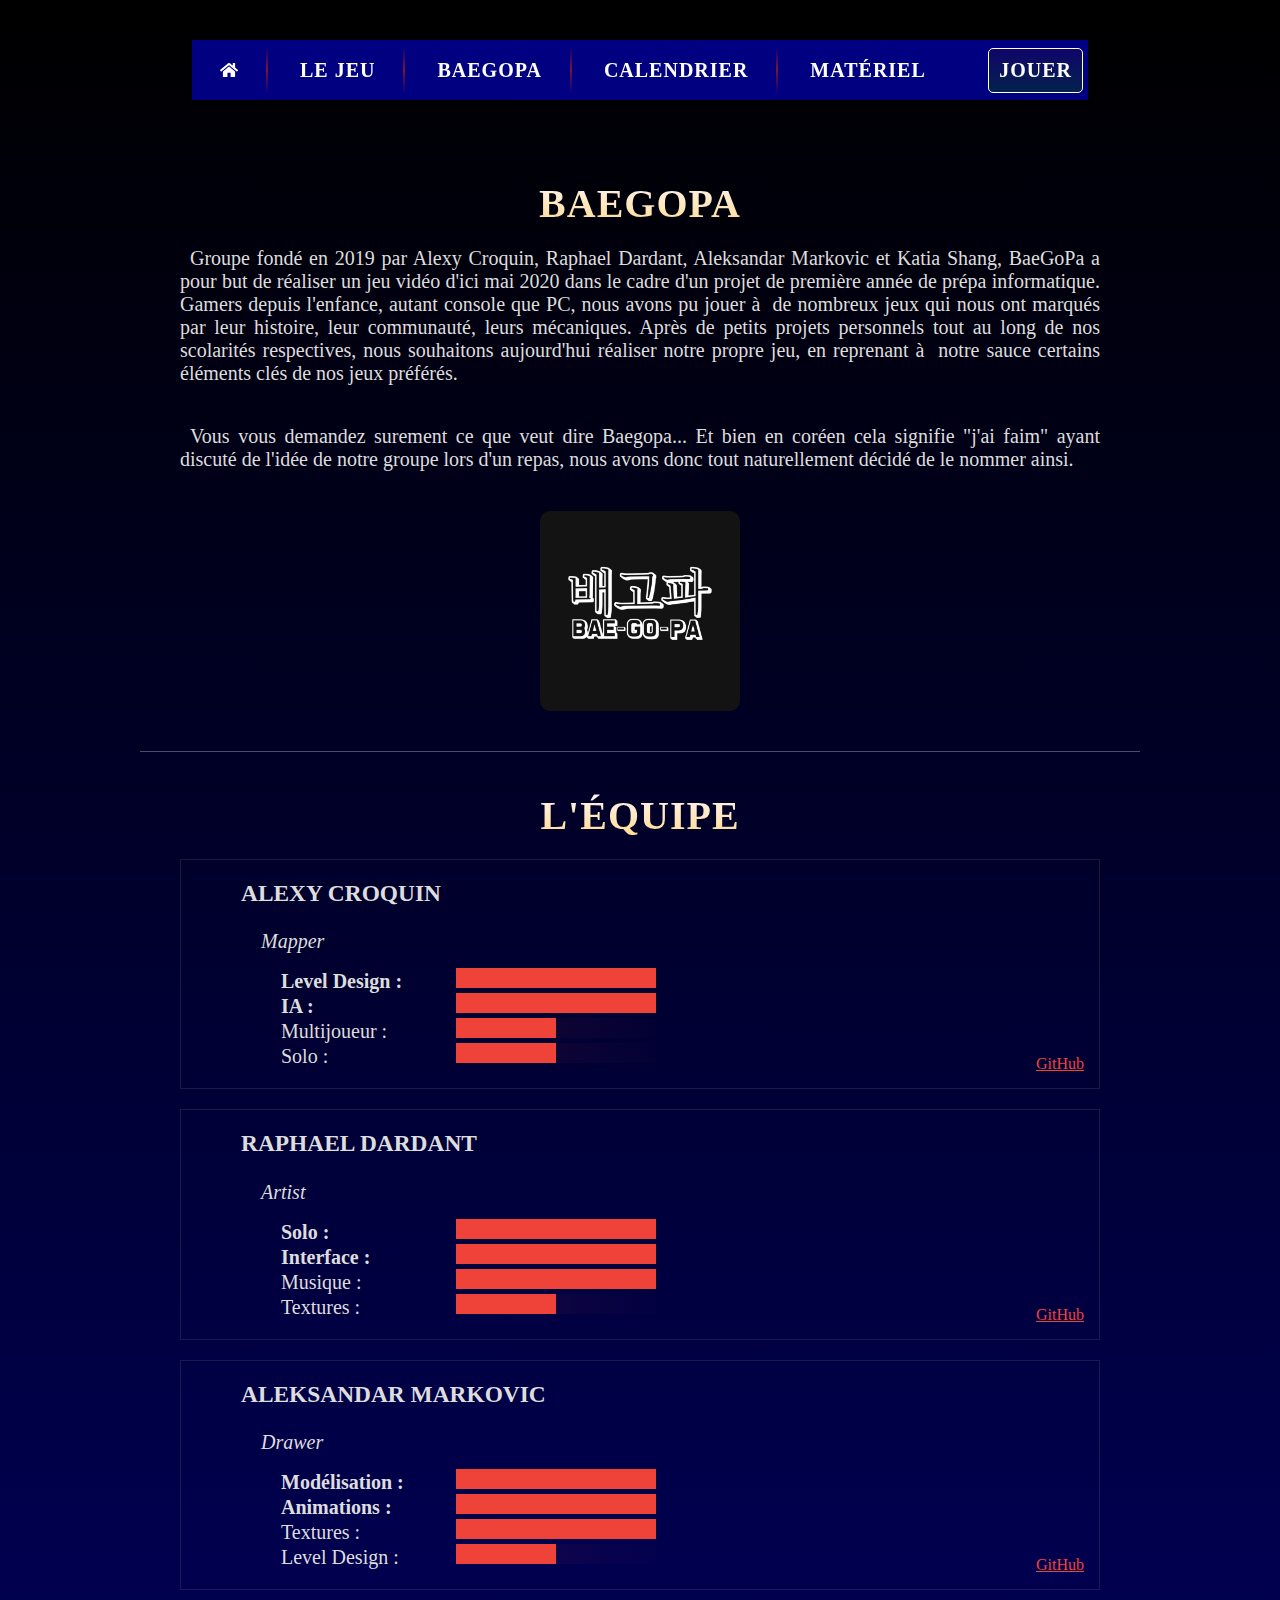
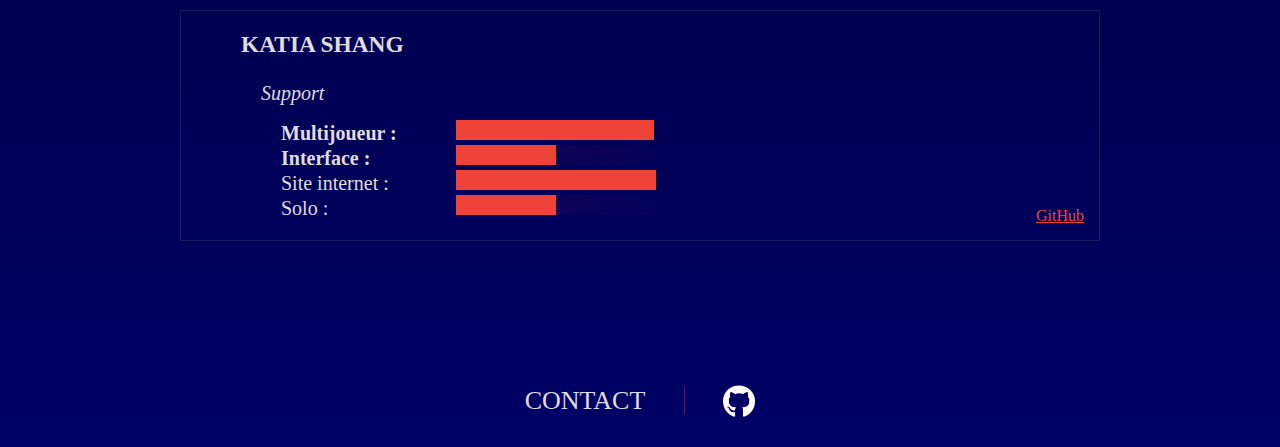
==== commit 2ed4f587: "mode bleu" ====
--- a/baegopa.html
+++ b/baegopa.html
@@ -1,8 +1,4 @@
-<!DOCTYPE html>
-
-<html lang="fr">
-
-<head>
+<html lang="fr"><head>
     
     <meta charset="utf-8">
     <title>BaeGoPa - Membres</title>
@@ -17,25 +13,22 @@
     <link rel="icon" type="img/png" href="img/favicon.png">
     <link rel="stylesheet" type="text/css" href="css/style.css">
     <link rel="stylesheet" type="text/css" href="css/baegopa.css">
-    <link href="https://fonts.googleapis.com/css?family=Noto+Sans|Roboto+Slab:400,700" rel="stylesheet">
 	</head>
 
 <body>
-
-    <!-- NAV -->
-
+       <!-- NAV -->
     <nav>
         <div id="nav-container">
-            <span id="mobile-trigger"></span>
             <ul id="links">
+                <span id="mobile-trigger"></span>
                 <li>
-                    <a href="index.html"><img src="img/icons/home.png" width="18px"></a>
+                    <a href="/"><img src="img/home.png" width="18px"></a>
                 </li>
                 <li>
                     <a href="game.html">Le jeu</a>
                 </li>
                 <li>
-                    <a href="">BaeGoPa</a>
+                    <a href="baegopa.html">BaeGoPa</a>
                 </li>
                 <li>
                     <a href="calendar.html">Calendrier</a>
@@ -61,13 +54,13 @@
                 Groupe fondé en 2019 par Alexy Croquin, Raphael Dardant, 
 				Aleksandar Markovic et Katia Shang, 
 				BaeGoPa a pour but de réaliser un jeu vidéo d'ici mai 2020 dans le cadre d'un projet de première année de prépa informatique. Gamers depuis l'enfance, autant console que PC, nous avons pu jouer 
-				à  de nombreux jeux qui nous ont marqués par leur histoire, leur communauté, leurs mécaniques. Après de petits projets personnels tout au long de nos scolarités respectives, nous souhaitons aujourd'hui réaliser notre propre jeu, en reprenant 
-				à  notre sauce certains éléments clés de nos jeux préférés.
+				à&nbsp; de nombreux jeux qui nous ont marqués par leur histoire, leur communauté, leurs mécaniques. Après de petits projets personnels tout au long de nos scolarités respectives, nous souhaitons aujourd'hui réaliser notre propre jeu, en reprenant 
+				à&nbsp; notre sauce certains éléments clés de nos jeux préférés.
 			</p>
 			<p>
 				Vous vous demandez surement ce que veut dire Baegopa... Et bien en coréen cela signifie "j'ai faim" ayant discuté de l'idée de notre groupe lors d'un repas, nous avons donc tout naturellement décidé de le nommer ainsi.
             </p>
-            <img style="max-width: 200px; height: auto; " src="img/thumbnails/logo.png" alt="Baegopa">
+            <img style="max-width: 200px; height: auto; " src="img/bgp.png" alt="Baegopa">
         </div>
     </section>
 
@@ -151,9 +144,10 @@
     <footer>
         <p>Contact</p>
         <a id="github" class="footer-links" href="https://github.com/BaeGo-Pa" title="BaeGoPa Github page" target="_blank" rel="noopener">
-            <img src="img/icons/github.png" width="32px">
+            <img src="img/github.png" width="32px">
         </a>
     </footer>
 
-</body>
-</html>
+
+
+</body></html>--- a/css/style.css
+++ b/css/style.css
@@ -1,11 +1,11 @@
-﻿
-/* GENERAL STYLE */
-
-/* DEFAULT */
-
 * { margin: 0; padding: 0; box-sizing: border-box; }
 
-a { color: inherit; text-decoration: none; }
+a { color: white; text-decoration: none; }
+
+@font-face {
+    font-family: "garvey";
+    src: url('garvey.ttf');
+}
 
 ::selection
 {
@@ -32,10 +32,10 @@
 
 body
 {
-    font-family: "Brush Script Std", cursive;
-    font-size: 16px;
-    background: linear-gradient(0deg, rgba(0,0,0,1) 0%, rgba(228,105,46,1) 100%);
+    font-family: "garvey";
+    font-size: 20px;
     color: #dddddd;
+	background: linear-gradient(#000000 , #000066);
 }
 
 #main
@@ -47,10 +47,8 @@
 
 h1, h2, h3
 {
-    font-family: "American Typewriter", serif;
-    font-weight: bold;
+    font-family: "garvey";
     text-transform: uppercase;
-    /*color: #dddddd;*/
 }
 
 h2
@@ -83,13 +81,13 @@
     flex-direction: row;
     justify-content: space-between;
     align-items: center;
-    font-family: "American Typewriter", serif;
+    font-family: "garvey";
     font-size: 1em;
     font-weight: 700;
     letter-spacing: 1px;
     text-transform: uppercase;
-    background: #e4692e;
-    border: 1px solid #03224c;
+    background: #000080;
+    border: 1px solid white
     border-radius: 5px;
     box-shadow: 0 0 5px rgba(0, 0, 0, 1);
 }
@@ -139,7 +137,7 @@
     margin: 5px;
     padding: 10px;
     background: linear-gradient(to bottom, #0f056b, #03224c);
-    border: 1px solid #ee4540;
+    border: 1px solid white;
     border-radius: 5px;
     transition: all 0.2s ease;
 }
@@ -189,12 +187,10 @@
 {
     margin-top: 3em;
     padding: 1em;
-    background: linear-gradient(0deg, rgba(228,105,46,1) 0%, rgba(0,0,0,1) 100%);
-    border-top: 3px solid #1c091c;
     display: flex;
     justify-content: center;
     align-items: center;
-    font-family: "American Typewriter", serif;
+    font-family: "garvey";
     font-size: 1.3em;
     text-transform: uppercase;
     vertical-align: middle;
@@ -215,7 +211,7 @@
 
 .footer-links:hover
 {
-    border-bottom: 3px solid #c72c41;
+    border-bottom: 3px solid white;
 }
 
 .footer-links::before
@@ -271,7 +267,7 @@
 #overlay-close:hover
 {
     color: #ee4540;
-    border: 1px solid #ee4540;
+    border: 1px solid #e6e600;
 }
 
 #overlay-img
@@ -339,4 +335,4 @@
     {
         width: 80%;
     }
-}+}
